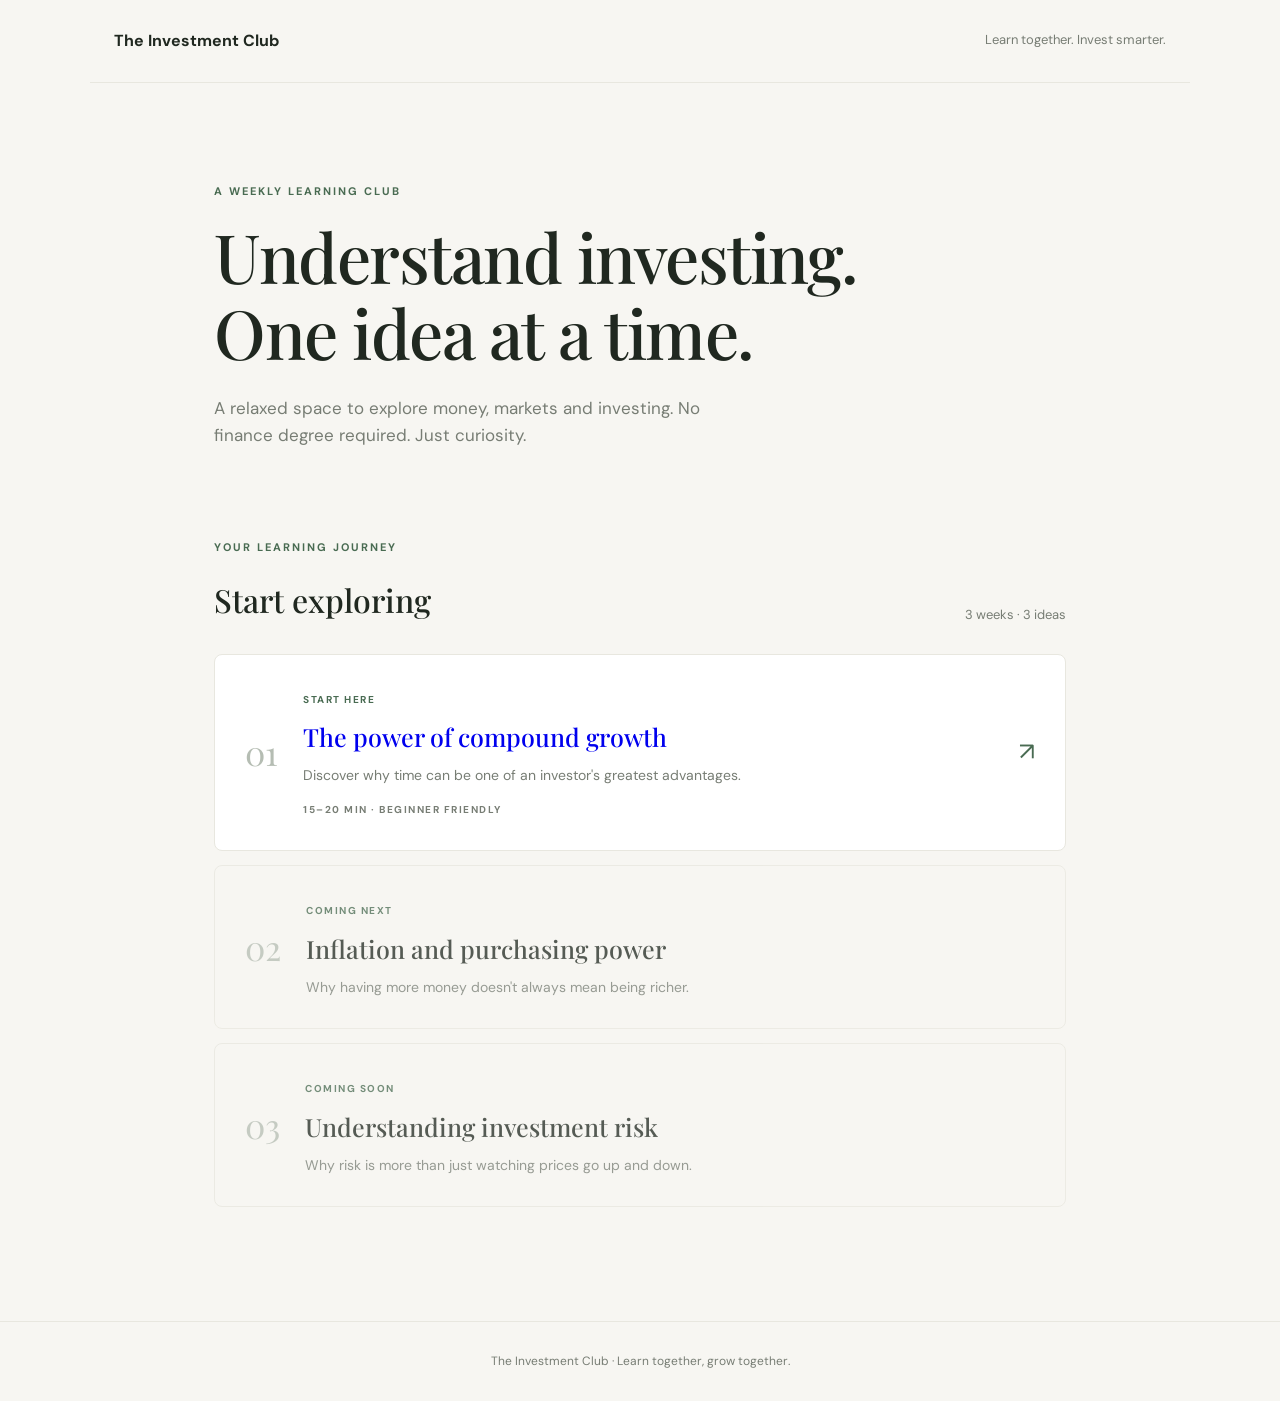
==== index.html @ 17740d05 "Add site and Week 1 compound growth lesson with calculator fixes Restore the growth chart: card A re" ====
<!DOCTYPE html>
<html lang="en">
<head>
    <meta charset="UTF-8">
    <meta name="viewport" content="width=device-width, initial-scale=1.0">
    <meta name="description" content="A friendly investment learning club.">
    <title>The Investment Club</title>
    <link rel="stylesheet" href="style.css">
</head>

<body>

    <header class="site-header">
        <a class="logo" href="index.html">The Investment Club</a>
        <span class="header-note">Learn together. Invest smarter.</span>
    </header>

    <main>
        <section class="hero">
            <p class="eyebrow">A WEEKLY LEARNING CLUB</p>
            <h1>Understand investing.<br>One idea at a time.</h1>
            <p class="hero-description">
                A relaxed space to explore money, markets and investing.
                No finance degree required. Just curiosity.
            </p>
        </section>

        <section class="weeks">
            <div class="section-heading">
                <div>
                    <p class="eyebrow">YOUR LEARNING JOURNEY</p>
                    <h2>Start exploring</h2>
                </div>
                <span class="week-count">3 weeks · 3 ideas</span>
            </div>

            <a class="lesson-card featured"
               href="lessons/week-01-compound-growth.html">
                <div class="lesson-number">01</div>
                <div class="lesson-content">
                    <span class="lesson-status">START HERE</span>
                    <h3>The power of compound growth</h3>
                    <p>Discover why time can be one of an investor's greatest advantages.</p>
                    <span class="lesson-meta">15–20 MIN · BEGINNER FRIENDLY</span>
                </div>
                <span class="arrow">↗</span>
            </a>

            <div class="lesson-card upcoming">
                <div class="lesson-number">02</div>
                <div class="lesson-content">
                    <span class="lesson-status">COMING NEXT</span>
                    <h3>Inflation and purchasing power</h3>
                    <p>Why having more money doesn't always mean being richer.</p>
                </div>
            </div>

            <div class="lesson-card upcoming">
                <div class="lesson-number">03</div>
                <div class="lesson-content">
                    <span class="lesson-status">COMING SOON</span>
                    <h3>Understanding investment risk</h3>
                    <p>Why risk is more than just watching prices go up and down.</p>
                </div>
            </div>
        </section>
    </main>

    <footer>
        <p>The Investment Club · Learn together, grow together.</p>
    </footer>

</body>
</html>
---- style.css ----
@import url('https://fonts.googleapis.com/css2?family=DM+Sans:wght@400;500;600;700&family=Playfair+Display:wght@500;600;700&display=swap');

:root {
    --background: #f7f6f2;
    --surface: #ffffff;
    --text: #202820;
    --muted: #777d74;
    --accent: #496b52;
    --border: #e8e7df;
}

* {
    box-sizing: border-box;
    margin: 0;
    padding: 0;
}

body {
    background: var(--background);
    color: var(--text);
    font-family: 'DM Sans', sans-serif;
    line-height: 1.6;
}

.site-header {
    max-width: 1100px;
    margin: auto;
    padding: 28px 24px;
    display: flex;
    justify-content: space-between;
    align-items: center;
    border-bottom: 1px solid var(--border);
}

.logo {
    color: var(--text);
    font-weight: 700;
    text-decoration: none;
}

.header-note,
.week-count {
    color: var(--muted);
    font-size: 13px;
}

main {
    max-width: 900px;
    margin: auto;
    padding: 0 24px;
}

.hero {
    padding: 100px 0 90px;
    max-width: 700px;
}

.eyebrow {
    color: var(--accent);
    font-size: 11px;
    font-weight: 700;
    letter-spacing: 2px;
    margin-bottom: 18px;
}

h1, h2, h3 {
    font-family: 'Playfair Display', serif;
    font-weight: 500;
}

h1 {
    font-size: clamp(42px, 7vw, 68px);
    line-height: 1.12;
    letter-spacing: -1.5px;
}

.hero-description {
    color: var(--muted);
    font-size: 17px;
    max-width: 490px;
    margin-top: 24px;
}

.weeks {
    padding-bottom: 100px;
}

.section-heading {
    display: flex;
    justify-content: space-between;
    align-items: end;
    margin-bottom: 28px;
}

h2 {
    font-size: 32px;
}

.lesson-card {
    display: flex;
    align-items: center;
    gap: 25px;
    padding: 30px;
    margin-bottom: 14px;
    border-radius: 8px;
    text-decoration: none;
}

.featured {
    background: var(--surface);
    border: 1px solid var(--border);
    transition: transform 0.2s, box-shadow 0.2s;
}

.featured:hover {
    transform: translateY(-3px);
    box-shadow: 0 10px 30px #20282010;
}

.upcoming {
    background: transparent;
    border: 1px solid var(--border);
    opacity: 0.75;
}

.lesson-number {
    font-size: 34px;
    font-family: 'Playfair Display', serif;
    color: #b5bdb3;
}

.lesson-content {
    flex: 1;
}

.lesson-status,
.lesson-meta {
    font-size: 10px;
    font-weight: 700;
    letter-spacing: 1.5px;
    color: var(--accent);
}

.lesson-content h3 {
    font-size: 25px;
    margin: 7px 0;
}

.lesson-content p {
    font-size: 14px;
    color: var(--muted);
}

.lesson-meta {
    display: inline-block;
    margin-top: 15px;
    color: var(--muted);
}

.arrow {
    font-size: 25px;
    color: var(--accent);
}

footer {
    text-align: center;
    padding: 30px;
    border-top: 1px solid var(--border);
    color: var(--muted);
    font-size: 12px;
}

@media (max-width: 600px) {
    .site-header {
        padding: 20px;
    }

    .header-note {
        display: none;
    }

    .hero {
        padding: 70px 0;
    }

    .lesson-card {
        padding: 22px 18px;
        gap: 15px;
    }

    .lesson-content h3 {
        font-size: 21px;
    }

    .week-count {
        display: none;
    }
}

/* LESSON PAGE */

.lesson-page {
    max-width: 850px;
}

.lesson-hero {
    padding: 85px 0 55px;
    border-bottom: 1px solid var(--border);
}

.lesson-hero h1 {
    max-width: 700px;
}

.reading-time {
    margin-top: 25px;
    color: var(--muted);
    font-size: 11px;
    letter-spacing: 1.5px;
    font-weight: 700;
}

.lesson-article {
    max-width: 680px;
    margin: 55px auto 100px;
}

.lesson-article h2 {
    font-size: 29px;
    margin: 55px 0 18px;
}

.lesson-article p,
.lesson-article li {
    color: #555e55;
    font-size: 16px;
    line-height: 1.9;
    margin-bottom: 20px;
}

.lesson-article ul {
    padding-left: 25px;
    margin-bottom: 35px;
}

.lesson-highlight {
    background: #eaf0e8;
    border-left: 4px solid var(--accent);
    padding: 25px;
    margin: 35px 0;
    font-family: 'Playfair Display', serif;
    font-size: 23px;
    line-height: 1.5;
}

.example-box {
    display: grid;
    grid-template-columns: 1fr 1fr;
    gap: 15px;
    margin: 30px 0;
}

.example-box > div {
    background: white;
    border: 1px solid var(--border);
    border-radius: 8px;
    padding: 25px;
}

.example-box strong,
.example-label {
    display: block;
}

.example-label {
    color: var(--muted);
    font-size: 10px;
    letter-spacing: 1.5px;
    margin-bottom: 10px;
}

.disclaimer {
    font-size: 12px !important;
    color: var(--muted) !important;
}

.reflection {
    background: white;
    border: 1px solid var(--border);
    border-radius: 8px;
    padding: 35px;
    margin-top: 65px;
}

.reflection h2 {
    margin-top: 0;
}

@media (max-width: 600px) {
    .lesson-hero {
        padding: 60px 0 40px;
    }

    .example-box {
        grid-template-columns: 1fr;
    }

    .lesson-article {
        margin-top: 35px;
    }
}

/* INTERACTIVE CALCULATOR */

.calculator {
    background: white;
    border: 1px solid var(--border);
    border-radius: 12px;
    padding: 30px;
    margin: 45px 0;
}

.calculator h2 {
    margin: 0 0 12px;
}

.calculator-intro {
    font-size: 14px !important;
}

.calculator-controls {
    display: grid;
    gap: 25px;
    margin: 30px 0;
}

.control label {
    display: flex;
    justify-content: space-between;
    gap: 12px;
    margin-bottom: 12px;
    font-size: 14px;
    font-weight: 600;
}

.control label strong {
    color: var(--accent);
}

.input-with-unit {
    display: flex;
    align-items: center;
    border: 1px solid var(--border);
    border-radius: 6px;
    padding: 0 12px;
}

.input-with-unit span {
    color: var(--muted);
}

.input-with-unit input {
    border: 0;
    outline: none;
    width: 100%;
    padding: 12px;
    font: inherit;
}

.control input[type="range"] {
    width: 100%;
    accent-color: var(--accent);
    cursor: pointer;
}

.result {
    background: #eaf0e8;
    padding: 25px;
    border-radius: 8px;
    margin: 30px 0;
}

.result span {
    display: block;
    font-size: 10px;
    letter-spacing: 1.5px;
    font-weight: 700;
    color: var(--muted);
}

.result strong {
    display: block;
    font-family: 'Playfair Display', serif;
    font-size: clamp(32px, 6vw, 48px);
    color: var(--accent);
    margin: 8px 0;
}

.result p {
    margin: 0;
    font-size: 13px;
}

.chart-container {
    width: 100%;
    height: 280px;
    position: relative;
}

.chart-container canvas {
    width: 100%;
    height: 100%;
    display: block;
}

.chart-note {
    font-size: 11px !important;
    color: var(--muted) !important;
    margin-top: 15px;
}

@media (max-width: 600px) {
    .calculator {
        padding: 20px;
    }

    .chart-container {
        height: 220px;
    }
}

/* TWO INVESTMENT COMPARISON */

.comparison-results {
    display: grid;
    grid-template-columns: 1fr 1fr;
    gap: 12px;
    margin: 25px 0;
}

.comparison-card {
    padding: 20px;
    border-radius: 8px;
    background: #f5f5f0;
    min-width: 0;
}

.comparison-card span {
    display: block;
    font-size: 10px;
    font-weight: 700;
    letter-spacing: 1px;
    color: var(--muted);
}

.comparison-card strong {
    display: block;
    font-family: 'Playfair Display', serif;
    font-size: clamp(20px, 4vw, 30px);
    margin: 10px 0 5px;
    overflow-wrap: anywhere;
}

.comparison-card p {
    font-size: 12px !important;
    margin: 0;
}

.growth-summary {
    display: flex;
    justify-content: space-between;
    align-items: baseline;
    gap: 8px;
}

.rate-four strong {
    color: #c18a45;
}

.rate-seven strong {
    color: #496b52;
}

.chart-legend {
    display: flex;
    flex-wrap: wrap;
    gap: 20px;
    margin: 25px 0 10px;
    font-size: 12px;
    color: var(--muted);
}

.chart-legend span {
    display: flex;
    align-items: center;
    gap: 8px;
}

.chart-legend i {
    display: inline-block;
    width: 18px;
    height: 3px;
    border-radius: 3px;
}

.legend-four {
    background: #c18a45;
}

.legend-seven {
    background: #496b52;
}

@media (max-width: 450px) {
    .comparison-results {
        grid-template-columns: 1fr;
    }
}

/* CHART DISPLAY SWITCH */

.chart-switch {
    display: flex;
    flex-wrap: wrap;
    gap: 8px;
    margin: 30px 0 15px;
}

.chart-mode {
    border: 1px solid var(--border);
    border-radius: 6px;
    padding: 10px 15px;
    background: transparent;
    color: var(--muted);
    font: inherit;
    font-size: 12px;
    cursor: pointer;
    transition: background 0.2s, color 0.2s;
}

.chart-mode:hover {
    border-color: var(--accent);
}

.chart-mode.active {
    background: var(--accent);
    color: white;
    border-color: var(--accent);
}

.chart-mode:focus-visible {
    outline: 2px solid var(--accent);
    outline-offset: 3px;
}
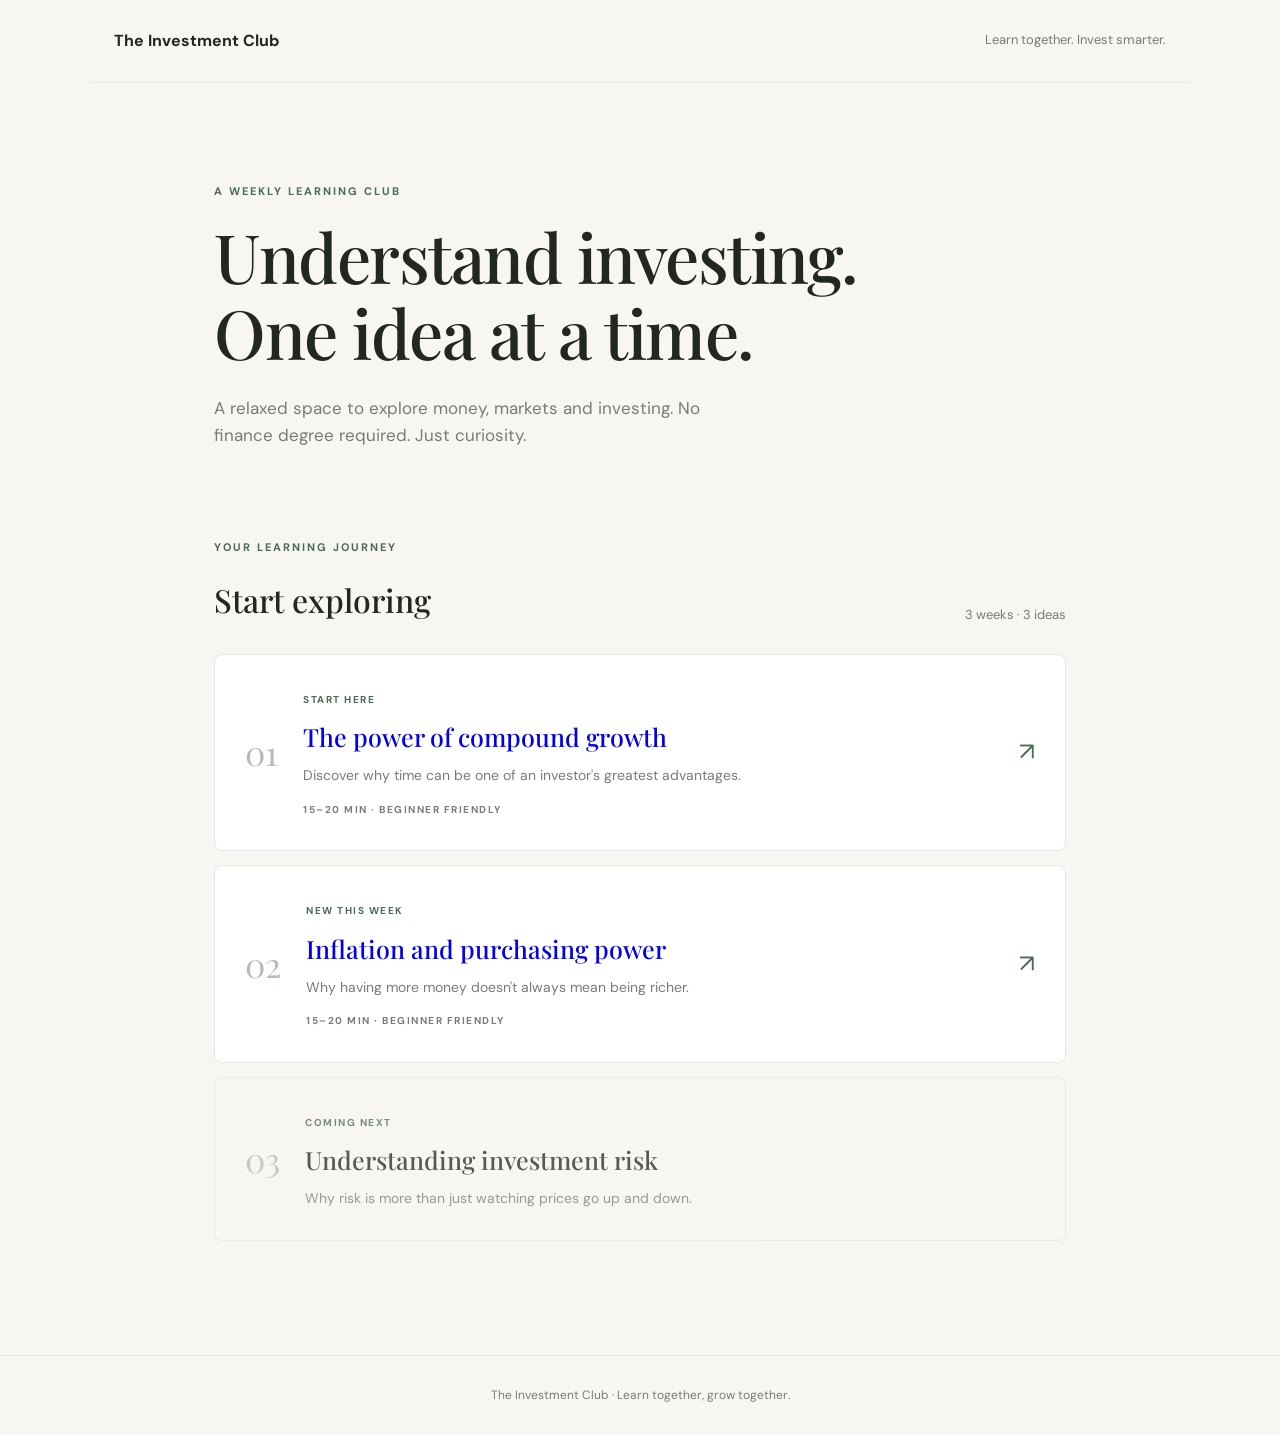
==== commit 265b1c89: "Add Week 2 inflation lesson and learn-more links - New Week 2 lesson with inflation calculator and p" ====
--- a/index.html
+++ b/index.html
@@ -47,19 +47,22 @@
                 <span class="arrow">↗</span>
             </a>
 
-            <div class="lesson-card upcoming">
+            <a class="lesson-card featured"
+               href="lessons/week-02-inflation.html">
                 <div class="lesson-number">02</div>
                 <div class="lesson-content">
-                    <span class="lesson-status">COMING NEXT</span>
+                    <span class="lesson-status">NEW THIS WEEK</span>
                     <h3>Inflation and purchasing power</h3>
                     <p>Why having more money doesn't always mean being richer.</p>
+                    <span class="lesson-meta">15–20 MIN · BEGINNER FRIENDLY</span>
                 </div>
-            </div>
+                <span class="arrow">↗</span>
+            </a>
 
             <div class="lesson-card upcoming">
                 <div class="lesson-number">03</div>
                 <div class="lesson-content">
-                    <span class="lesson-status">COMING SOON</span>
+                    <span class="lesson-status">COMING NEXT</span>
                     <h3>Understanding investment risk</h3>
                     <p>Why risk is more than just watching prices go up and down.</p>
                 </div>
--- a/style.css
+++ b/style.css
@@ -414,6 +414,36 @@
     display: block;
 }
 
+.chart-tooltip {
+    position: absolute;
+    top: 20px;
+    pointer-events: none;
+    background: white;
+    border: 1px solid var(--border);
+    border-radius: 6px;
+    padding: 8px 10px;
+    font-size: 12px;
+    line-height: 1.5;
+    white-space: nowrap;
+    box-shadow: 0 6px 20px #20282014;
+}
+
+.chart-tooltip[hidden] {
+    display: none;
+}
+
+.chart-tooltip span {
+    display: block;
+}
+
+.tip-four {
+    color: #c18a45;
+}
+
+.tip-seven {
+    color: #496b52;
+}
+
 .chart-note {
     font-size: 11px !important;
     color: var(--muted) !important;
@@ -553,3 +583,37 @@
     outline: 2px solid var(--accent);
     outline-offset: 3px;
 }
+
+/* WEEK 2: INFLATION */
+
+.inflation-results {
+    display: grid;
+    grid-template-columns: repeat(3, 1fr);
+    gap: 12px;
+    margin: 25px 0;
+}
+
+.inflation-results .comparison-card strong {
+    color: var(--text);
+}
+
+.inflation-results .power-card strong,
+.inflation-results .lost-card strong {
+    color: #c18a45;
+}
+
+.quiz-list {
+    padding-left: 25px;
+}
+
+@media (max-width: 600px) {
+    .inflation-results {
+        grid-template-columns: 1fr;
+    }
+}
+
+.lesson-article a {
+    color: var(--accent);
+    font-weight: 600;
+    text-underline-offset: 3px;
+}
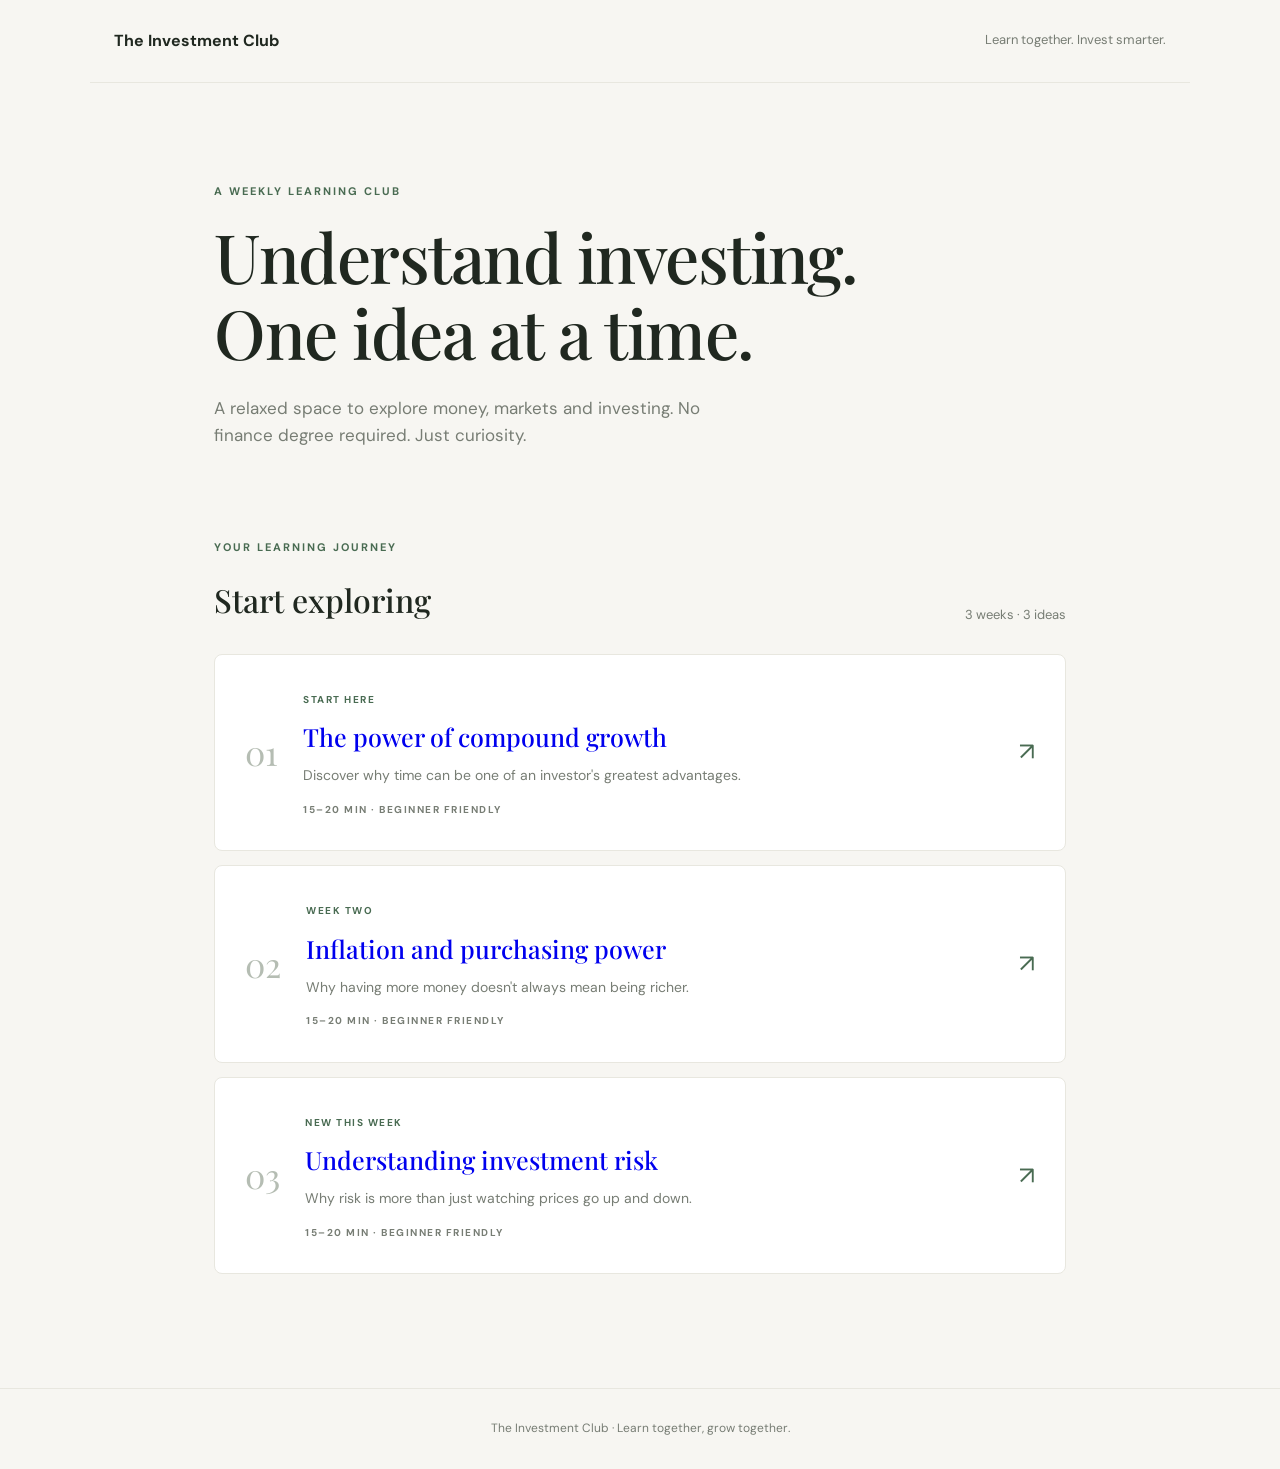
==== commit 849d7837: "Add Week 3 investment risk lesson and remove quizzes from site Week 3 compares two investments with " ====
--- a/index.html
+++ b/index.html
@@ -51,7 +51,7 @@
                href="lessons/week-02-inflation.html">
                 <div class="lesson-number">02</div>
                 <div class="lesson-content">
-                    <span class="lesson-status">NEW THIS WEEK</span>
+                    <span class="lesson-status">WEEK TWO</span>
                     <h3>Inflation and purchasing power</h3>
                     <p>Why having more money doesn't always mean being richer.</p>
                     <span class="lesson-meta">15–20 MIN · BEGINNER FRIENDLY</span>
@@ -59,14 +59,17 @@
                 <span class="arrow">↗</span>
             </a>
 
-            <div class="lesson-card upcoming">
+            <a class="lesson-card featured"
+               href="lessons/week-03-investment-risk.html">
                 <div class="lesson-number">03</div>
                 <div class="lesson-content">
-                    <span class="lesson-status">COMING NEXT</span>
+                    <span class="lesson-status">NEW THIS WEEK</span>
                     <h3>Understanding investment risk</h3>
                     <p>Why risk is more than just watching prices go up and down.</p>
+                    <span class="lesson-meta">15–20 MIN · BEGINNER FRIENDLY</span>
                 </div>
-            </div>
+                <span class="arrow">↗</span>
+            </a>
         </section>
     </main>
 
--- a/style.css
+++ b/style.css
@@ -602,10 +602,6 @@
     color: #c18a45;
 }
 
-.quiz-list {
-    padding-left: 25px;
-}
-
 @media (max-width: 600px) {
     .inflation-results {
         grid-template-columns: 1fr;
@@ -617,3 +613,55 @@
     font-weight: 600;
     text-underline-offset: 3px;
 }
+
+/* WEEK 3: INVESTMENT RISK */
+
+.simulation-run {
+    display: flex;
+    flex-wrap: wrap;
+    align-items: center;
+    gap: 12px;
+    font-size: 13px;
+    color: var(--muted);
+}
+
+.simulation-run input {
+    width: 80px;
+    padding: 9px 10px;
+    border: 1px solid var(--border);
+    border-radius: 6px;
+    font: inherit;
+}
+
+.sim-button {
+    border: 1px solid var(--accent);
+    border-radius: 6px;
+    padding: 10px 16px;
+    background: var(--accent);
+    color: white;
+    font: inherit;
+    font-size: 13px;
+    font-weight: 600;
+    cursor: pointer;
+}
+
+.sim-button:hover {
+    background: #3c5a44;
+}
+
+.sim-button:focus-visible {
+    outline: 2px solid var(--accent);
+    outline-offset: 3px;
+}
+
+.journey-summary {
+    background: #eaf0e8;
+    border-radius: 8px;
+    padding: 18px 20px;
+    font-size: 14px !important;
+    line-height: 1.7 !important;
+}
+
+.legend-start {
+    background: #b5bdb3;
+}
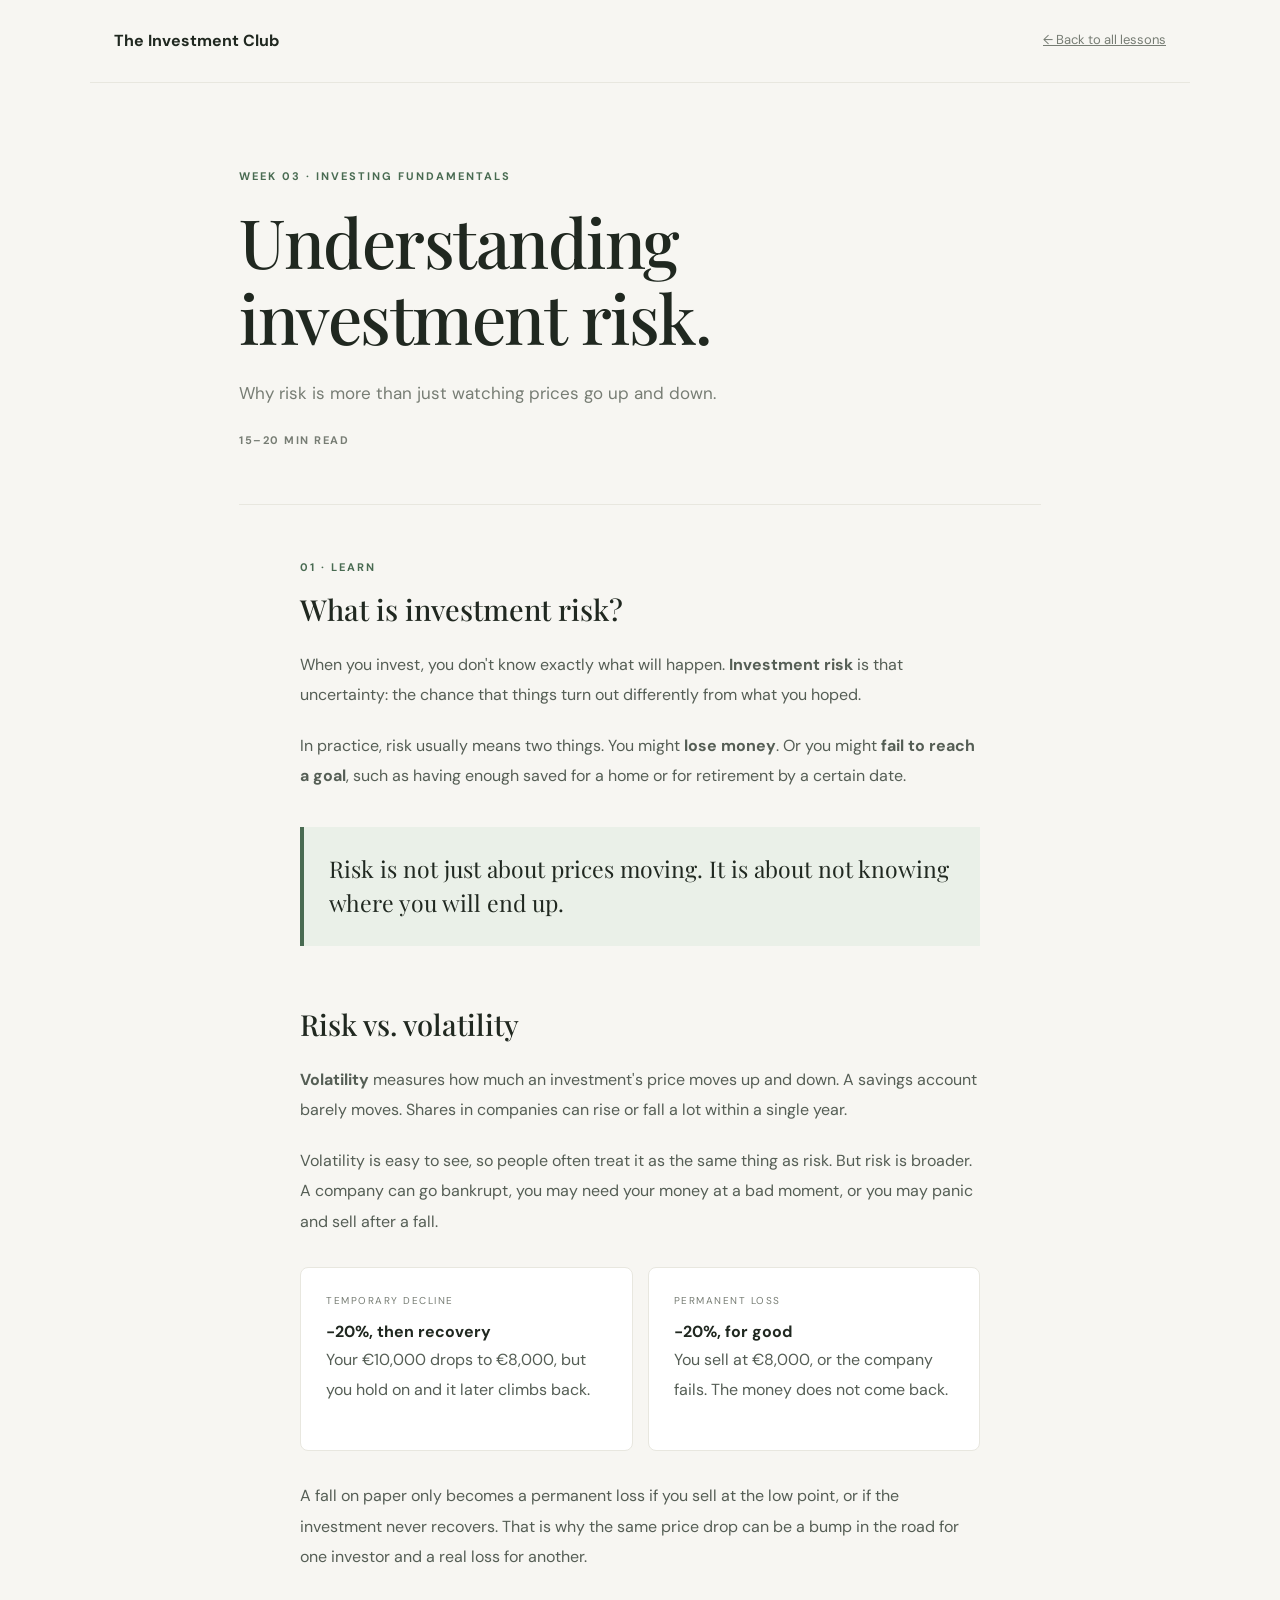
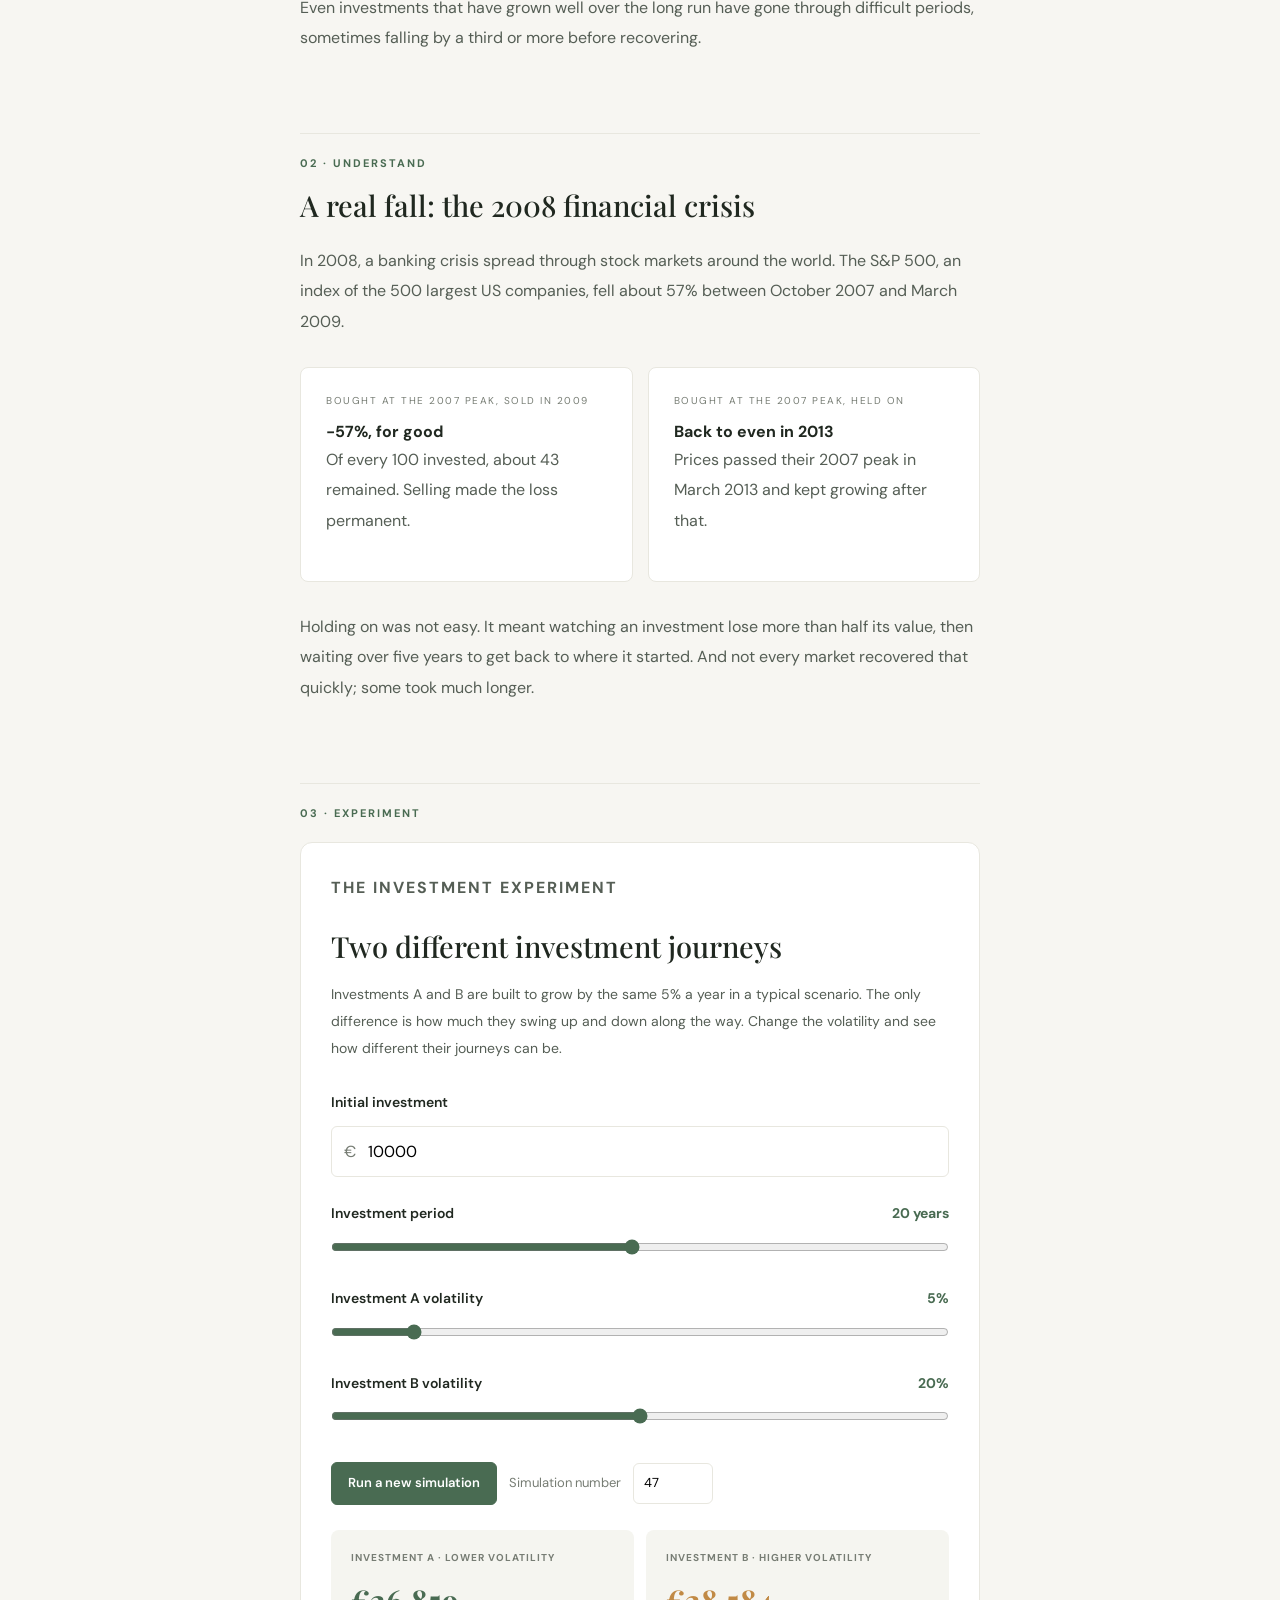
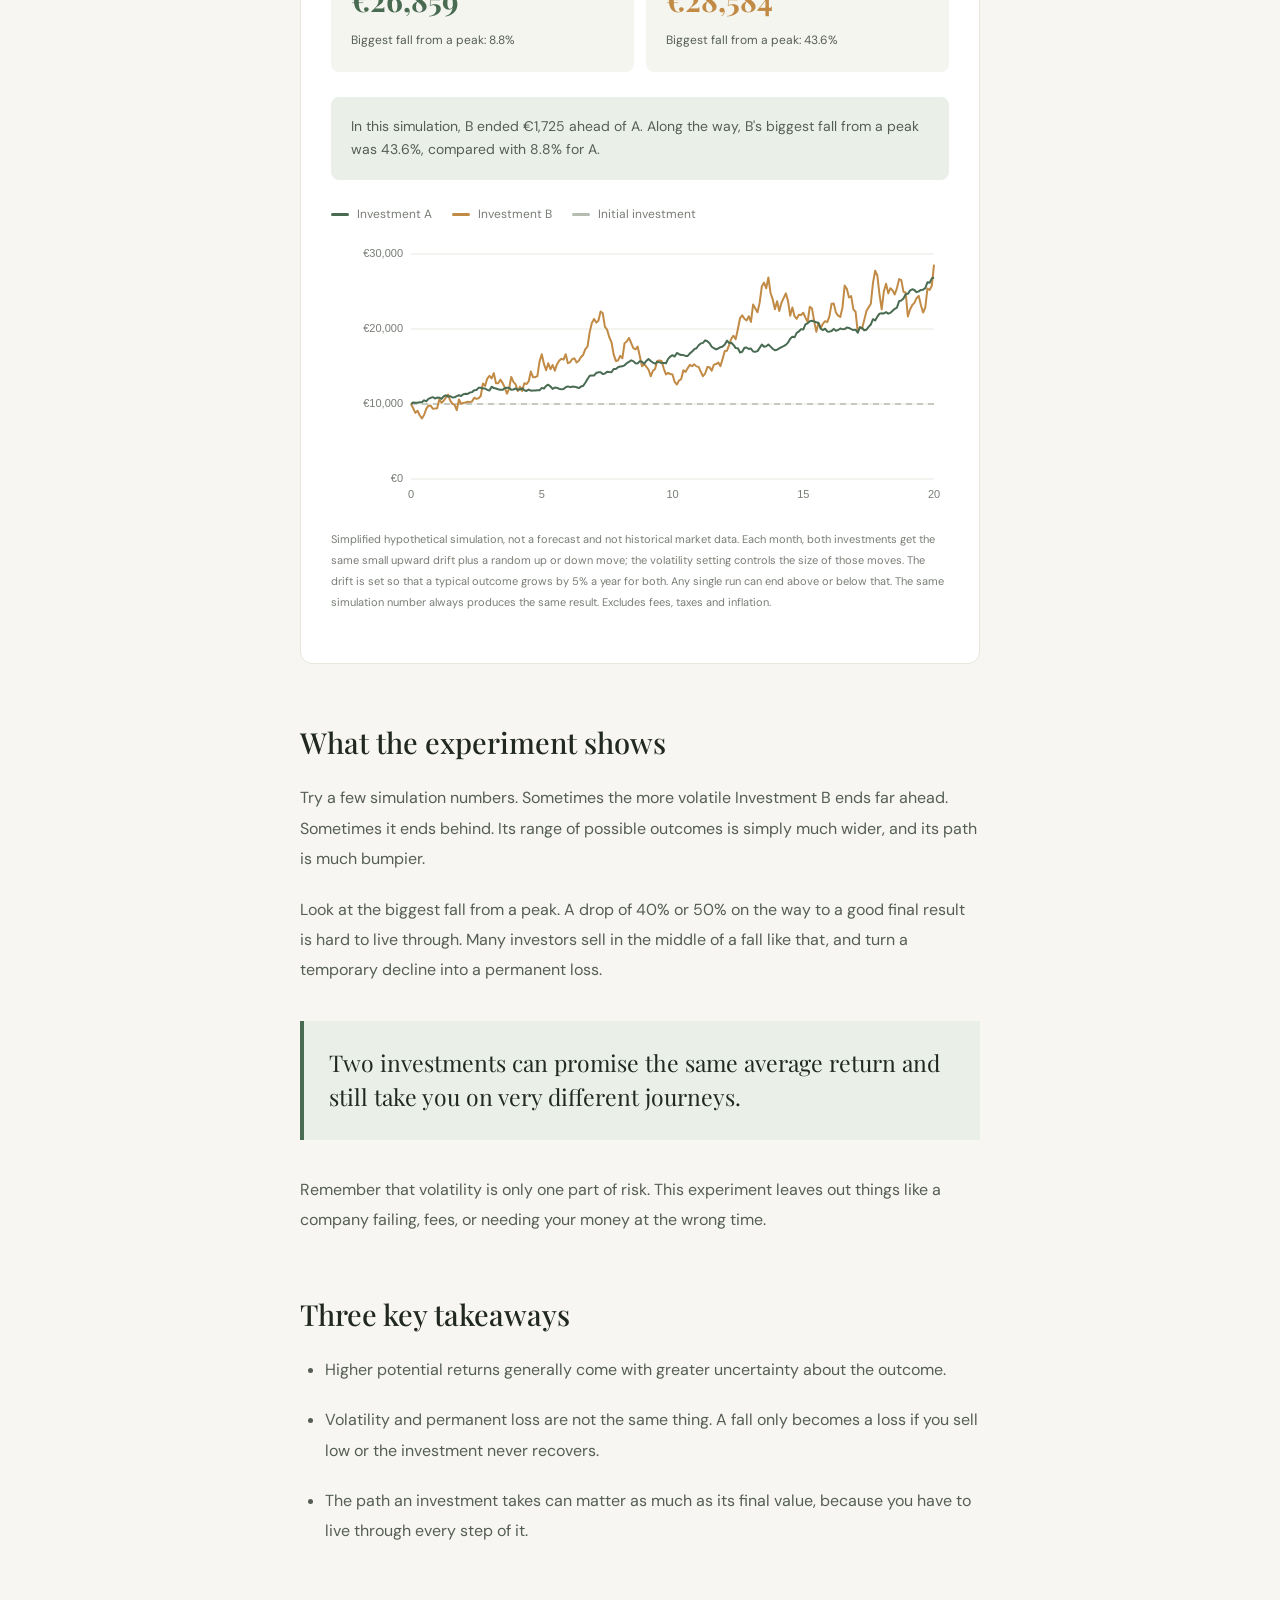
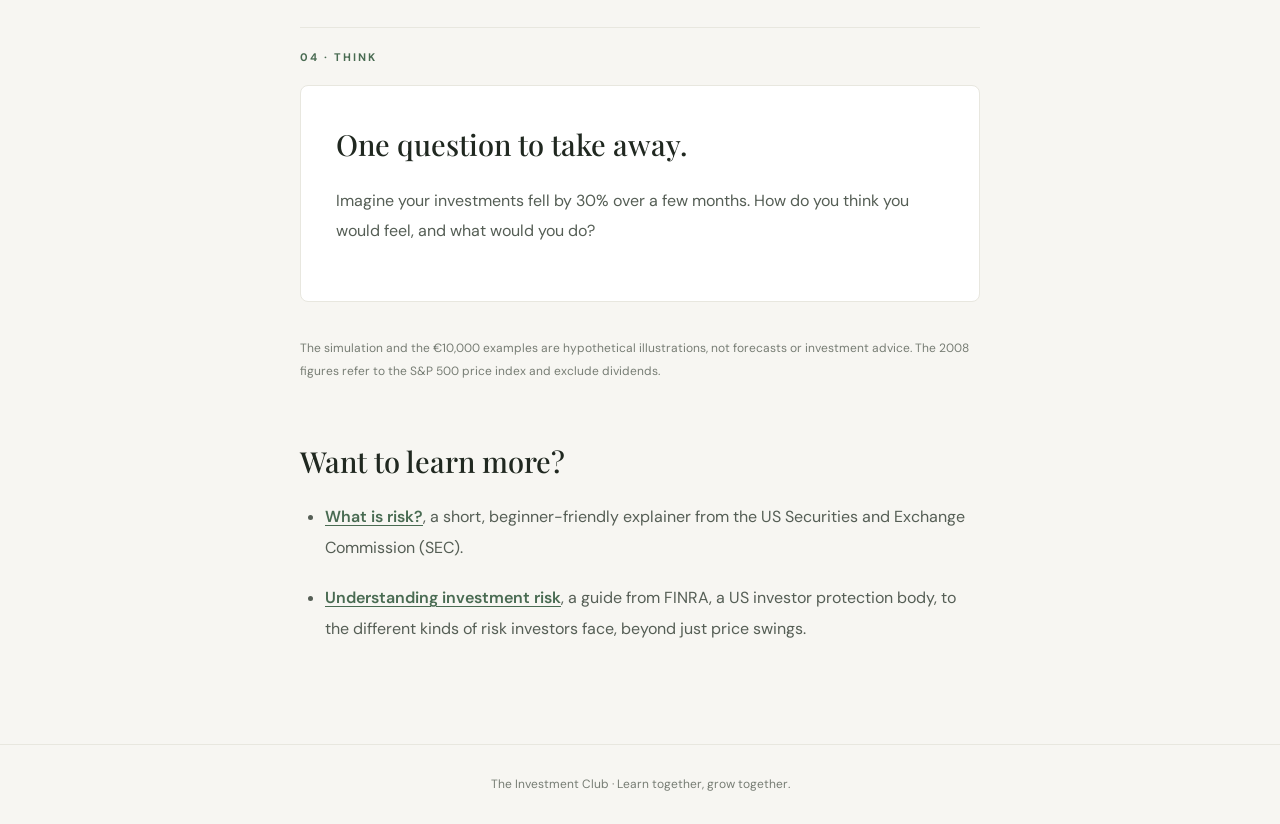
==== commit 251fee20: "Open current week from main URL and add shared WhatsApp preview The main URL now redirects to the le" ====
--- a/index.html
+++ b/index.html
@@ -1,81 +1,41 @@
-
 <!DOCTYPE html>
 <html lang="en">
 <head>
     <meta charset="UTF-8">
     <meta name="viewport" content="width=device-width, initial-scale=1.0">
-    <meta name="description" content="A friendly investment learning club.">
     <title>The Investment Club</title>
+    <meta name="description" content="A friendly weekly learning club. Understand investing, one idea at a time.">
+
+    <meta property="og:type" content="website">
+    <meta property="og:site_name" content="The Investment Club">
+    <meta property="og:title" content="The Investment Club">
+    <meta property="og:description" content="A friendly weekly learning club. Understand investing, one idea at a time.">
+    <meta property="og:url" content="https://monkeyp95.github.io/investment-club/">
+    <meta property="og:image" content="https://monkeyp95.github.io/investment-club/images/investment-club-share.png">
+    <meta property="og:image:width" content="1200">
+    <meta property="og:image:height" content="630">
+    <meta property="og:image:alt" content="The Investment Club logo">
+
     <link rel="stylesheet" href="style.css">
+    <script src="site-config.js"></script>
+    <script>location.replace(lessons[currentWeek]);</script>
 </head>
 
 <body>
 
     <header class="site-header">
-        <a class="logo" href="index.html">The Investment Club</a>
-        <span class="header-note">Learn together. Invest smarter.</span>
+        <a class="logo" href="lessons.html">The Investment Club</a>
     </header>
 
     <main>
         <section class="hero">
             <p class="eyebrow">A WEEKLY LEARNING CLUB</p>
-            <h1>Understand investing.<br>One idea at a time.</h1>
+            <h1>Opening this week's lesson...</h1>
             <p class="hero-description">
-                A relaxed space to explore money, markets and investing.
-                No finance degree required. Just curiosity.
+                If nothing happens, <a href="lessons.html">see all lessons</a>.
             </p>
-        </section>
-
-        <section class="weeks">
-            <div class="section-heading">
-                <div>
-                    <p class="eyebrow">YOUR LEARNING JOURNEY</p>
-                    <h2>Start exploring</h2>
-                </div>
-                <span class="week-count">3 weeks · 3 ideas</span>
-            </div>
-
-            <a class="lesson-card featured"
-               href="lessons/week-01-compound-growth.html">
-                <div class="lesson-number">01</div>
-                <div class="lesson-content">
-                    <span class="lesson-status">START HERE</span>
-                    <h3>The power of compound growth</h3>
-                    <p>Discover why time can be one of an investor's greatest advantages.</p>
-                    <span class="lesson-meta">15–20 MIN · BEGINNER FRIENDLY</span>
-                </div>
-                <span class="arrow">↗</span>
-            </a>
-
-            <a class="lesson-card featured"
-               href="lessons/week-02-inflation.html">
-                <div class="lesson-number">02</div>
-                <div class="lesson-content">
-                    <span class="lesson-status">WEEK TWO</span>
-                    <h3>Inflation and purchasing power</h3>
-                    <p>Why having more money doesn't always mean being richer.</p>
-                    <span class="lesson-meta">15–20 MIN · BEGINNER FRIENDLY</span>
-                </div>
-                <span class="arrow">↗</span>
-            </a>
-
-            <a class="lesson-card featured"
-               href="lessons/week-03-investment-risk.html">
-                <div class="lesson-number">03</div>
-                <div class="lesson-content">
-                    <span class="lesson-status">NEW THIS WEEK</span>
-                    <h3>Understanding investment risk</h3>
-                    <p>Why risk is more than just watching prices go up and down.</p>
-                    <span class="lesson-meta">15–20 MIN · BEGINNER FRIENDLY</span>
-                </div>
-                <span class="arrow">↗</span>
-            </a>
         </section>
     </main>
 
-    <footer>
-        <p>The Investment Club · Learn together, grow together.</p>
-    </footer>
-
 </body>
 </html>
--- a/style.css
+++ b/style.css
@@ -665,3 +665,42 @@
 .legend-start {
     background: #b5bdb3;
 }
+
+/* LESSON PARTS: LEARN, UNDERSTAND, EXPERIMENT, THINK */
+
+.lesson-article .part-label {
+    margin: 80px 0 0;
+    padding-top: 22px;
+    border-top: 1px solid var(--border);
+    color: var(--accent);
+    font-size: 11px;
+    font-weight: 700;
+    letter-spacing: 2px;
+    line-height: 1.4;
+}
+
+.lesson-article .part-label:first-child {
+    margin-top: 0;
+    padding-top: 0;
+    border-top: 0;
+}
+
+.lesson-article .part-label + h2 {
+    margin-top: 10px;
+}
+
+.part-label + .reflection,
+.part-label + .calculator {
+    margin-top: 20px;
+}
+
+.reflection + .disclaimer {
+    margin-top: 35px;
+}
+
+/* Keep the lessons overview link visible on phones */
+@media (max-width: 600px) {
+    a.header-note {
+        display: inline;
+    }
+}
